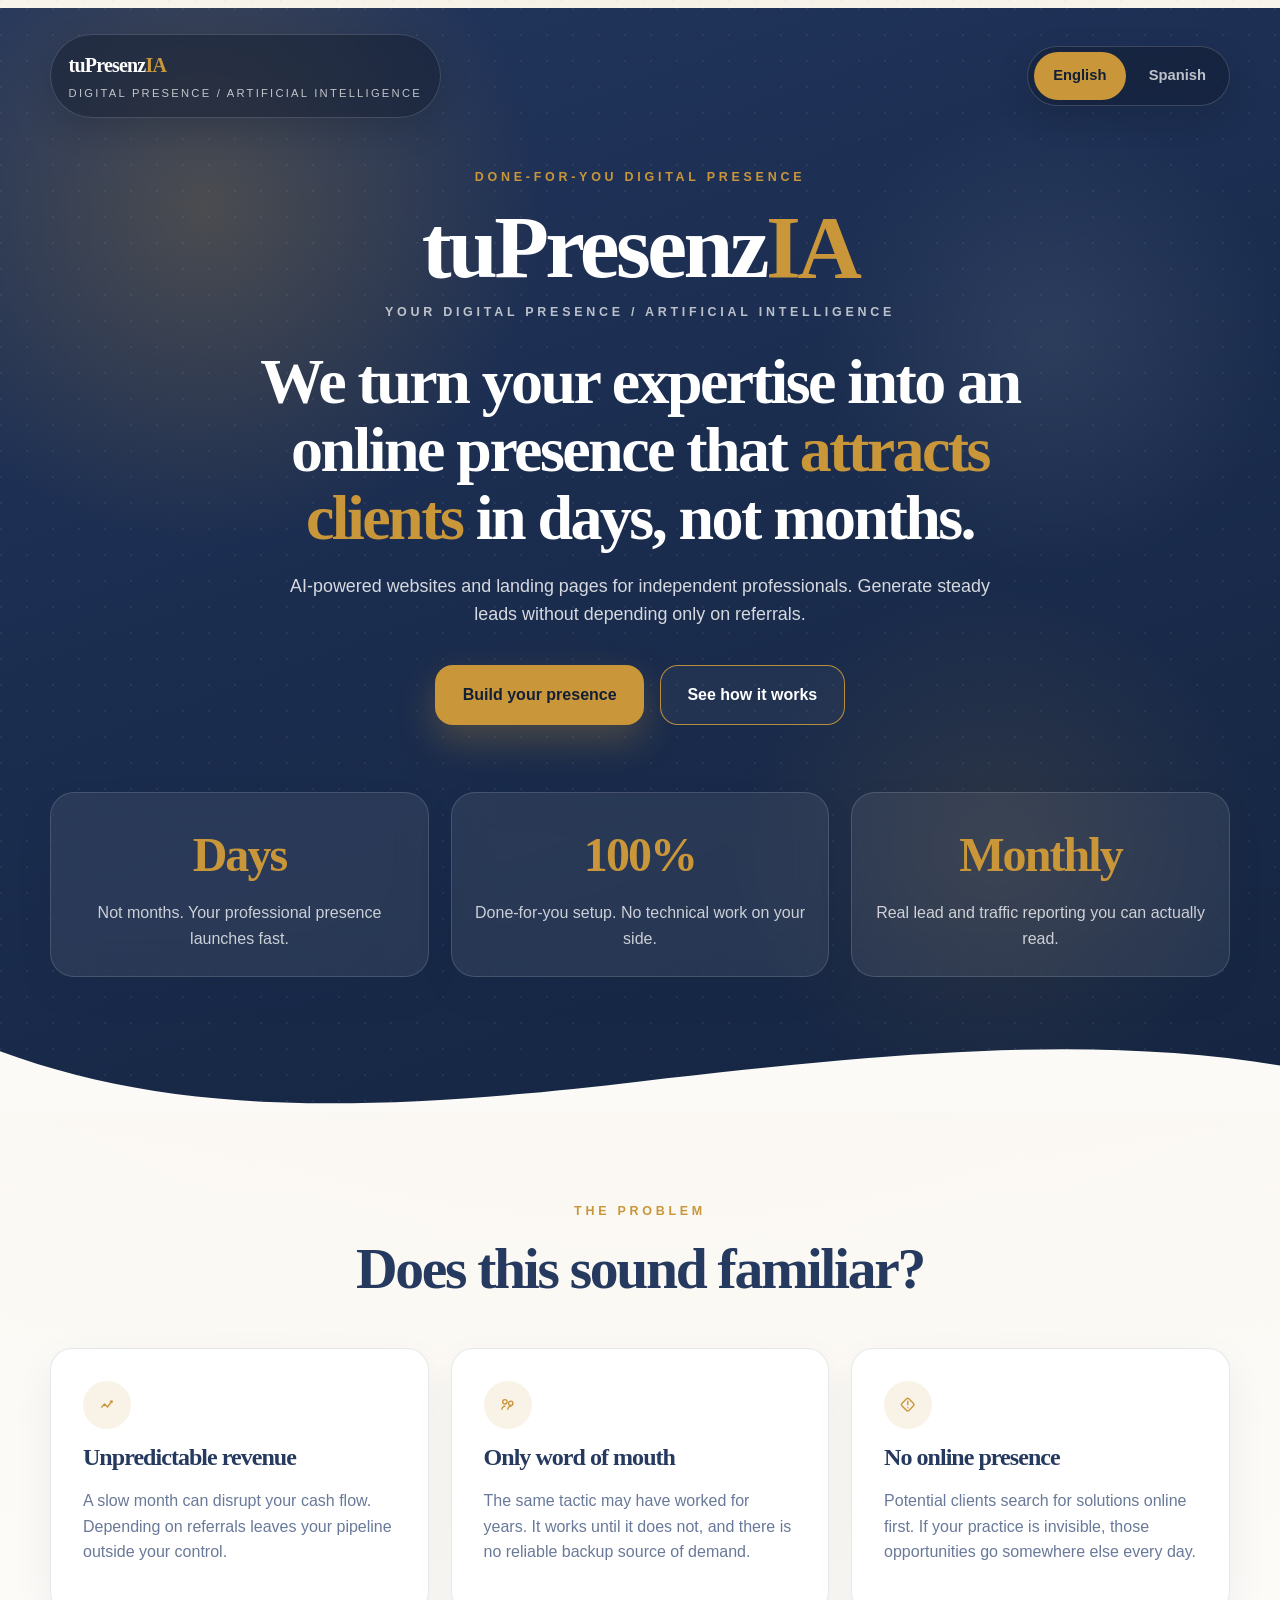
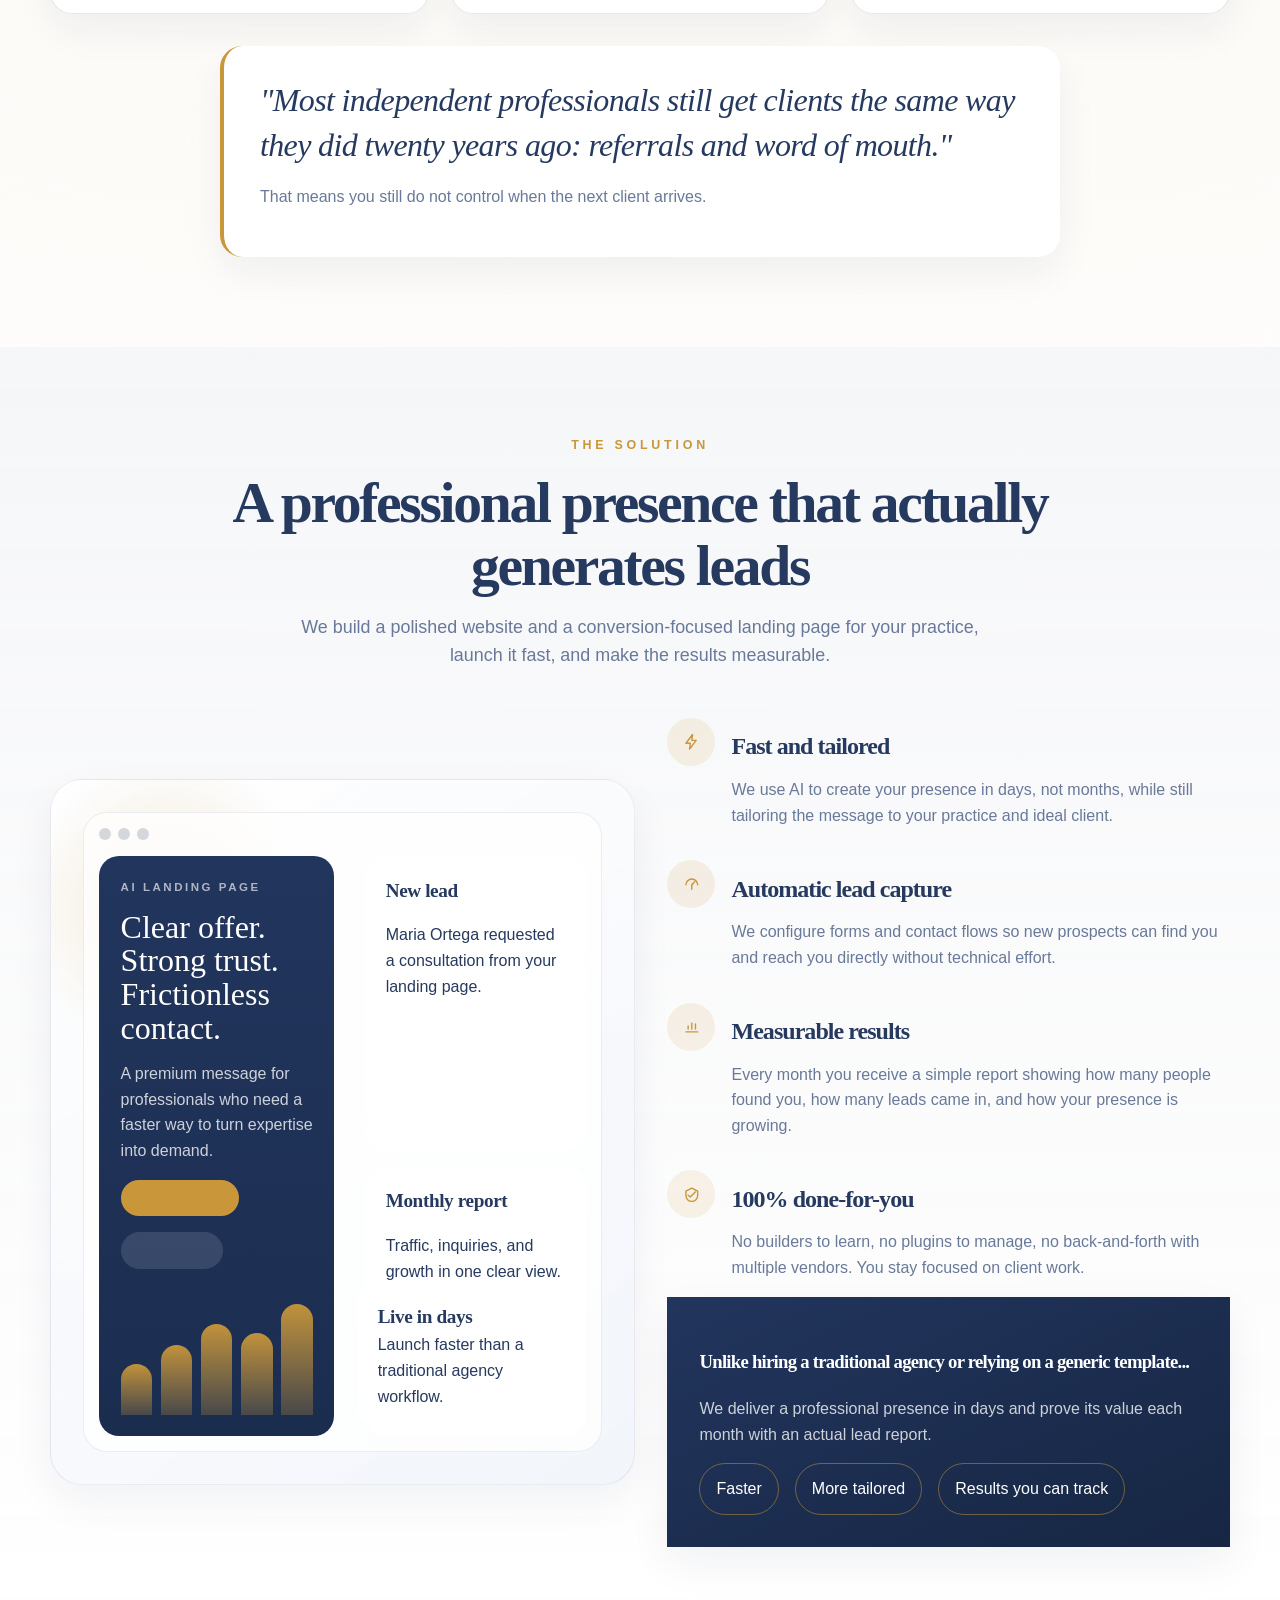
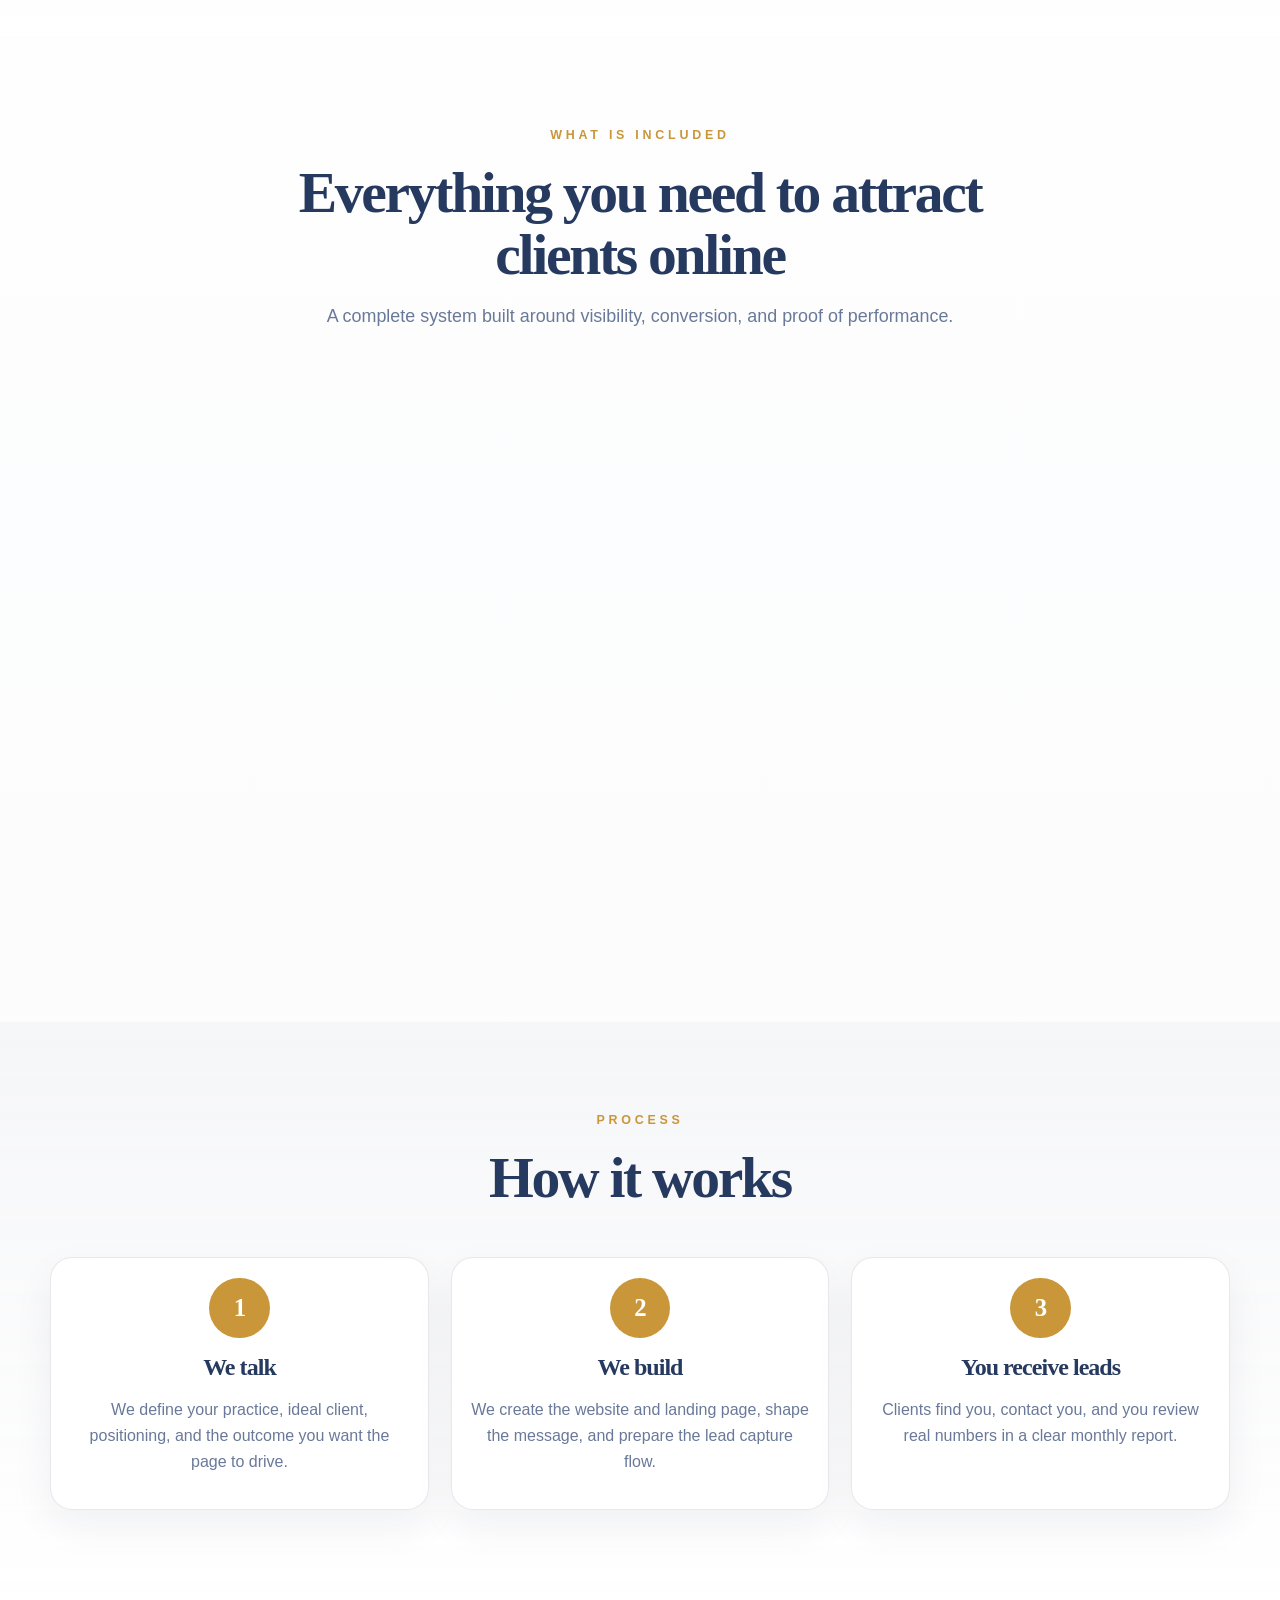
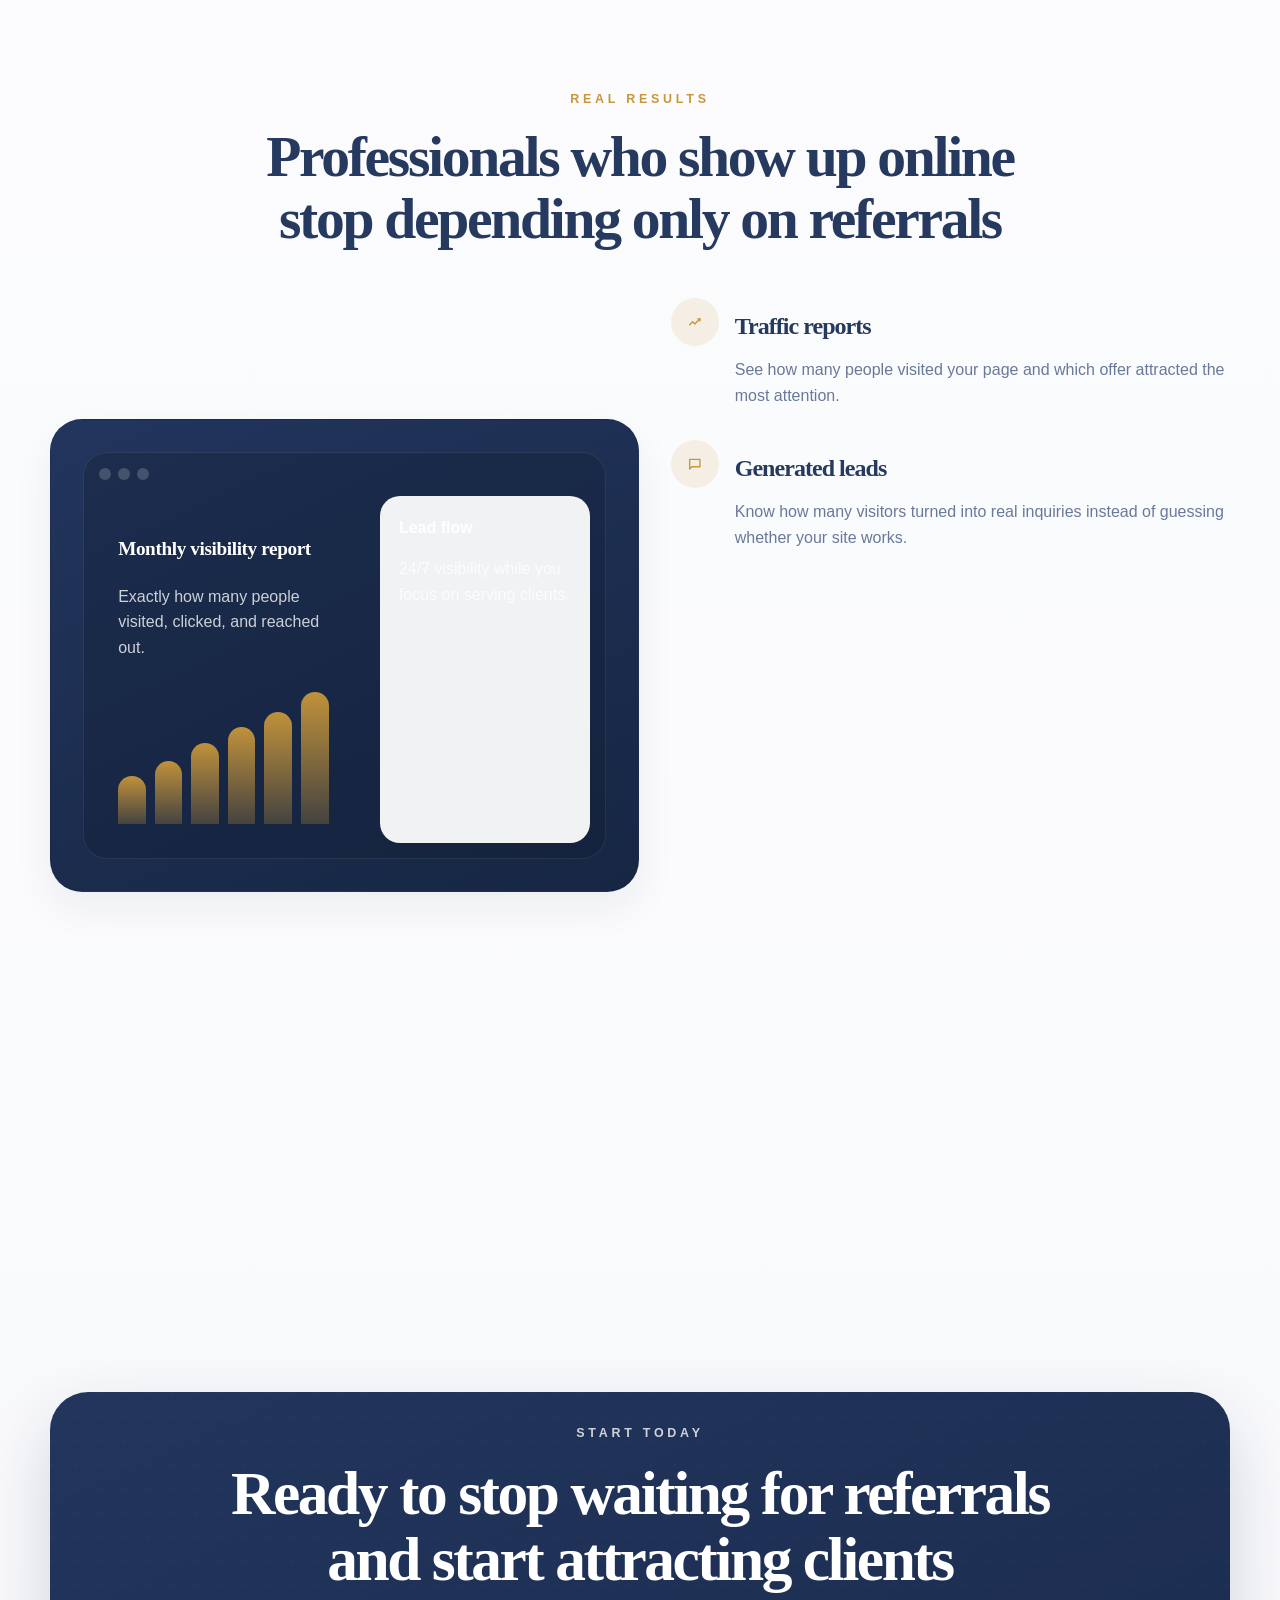
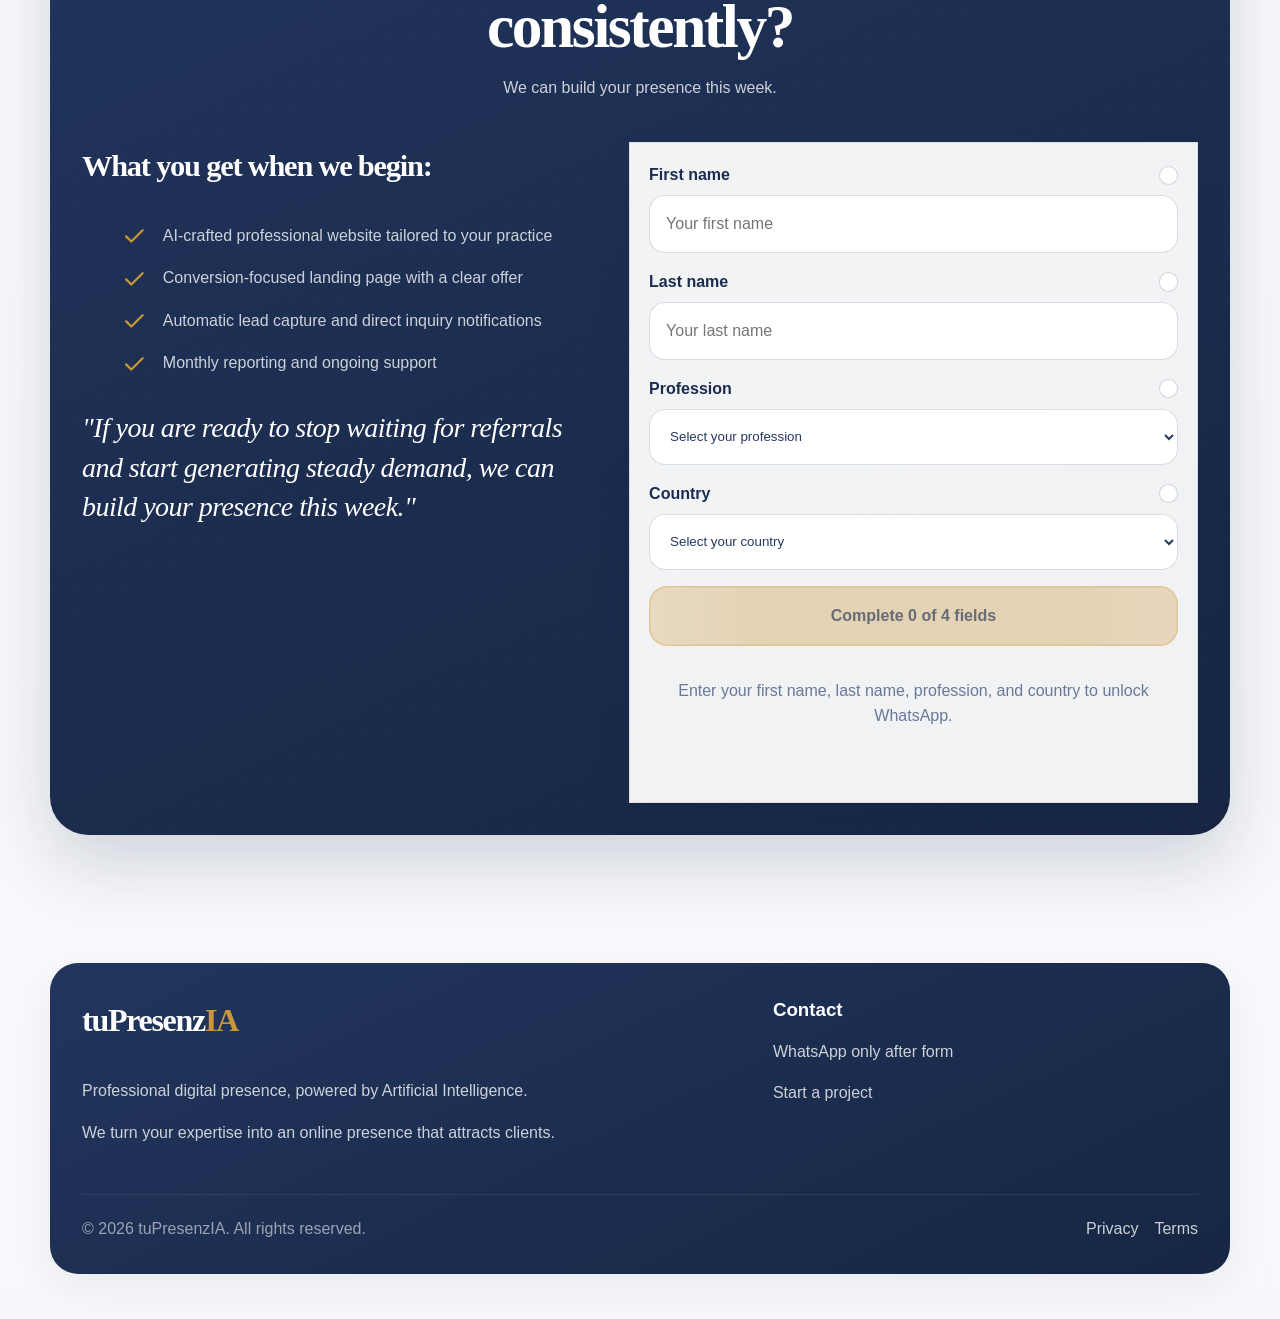
==== index.html @ 17257652 "first commit" ====
<!DOCTYPE html>
<html lang="en">
<head>
  <meta charset="UTF-8">
  <meta name="viewport" content="width=device-width, initial-scale=1.0">
  <title>tuPresenzIA</title>
  <meta name="description" content="tuPresenzIA builds conversion-focused bilingual landing pages for independent professionals.">
  <meta http-equiv="refresh" content="0; url=./eng/index.html">
  <script>
    (function () {
      var prefersSpanish = (navigator.language || "").toLowerCase().indexOf("es") === 0;
      window.location.replace(prefersSpanish ? "./spn/index.html" : "./eng/index.html");
    }());
  </script>
</head>
<body>
  <p>If you are not redirected automatically, continue to <a href="./eng/index.html">English</a> or <a href="./spn/index.html">Spanish</a>.</p>
</body>
</html>
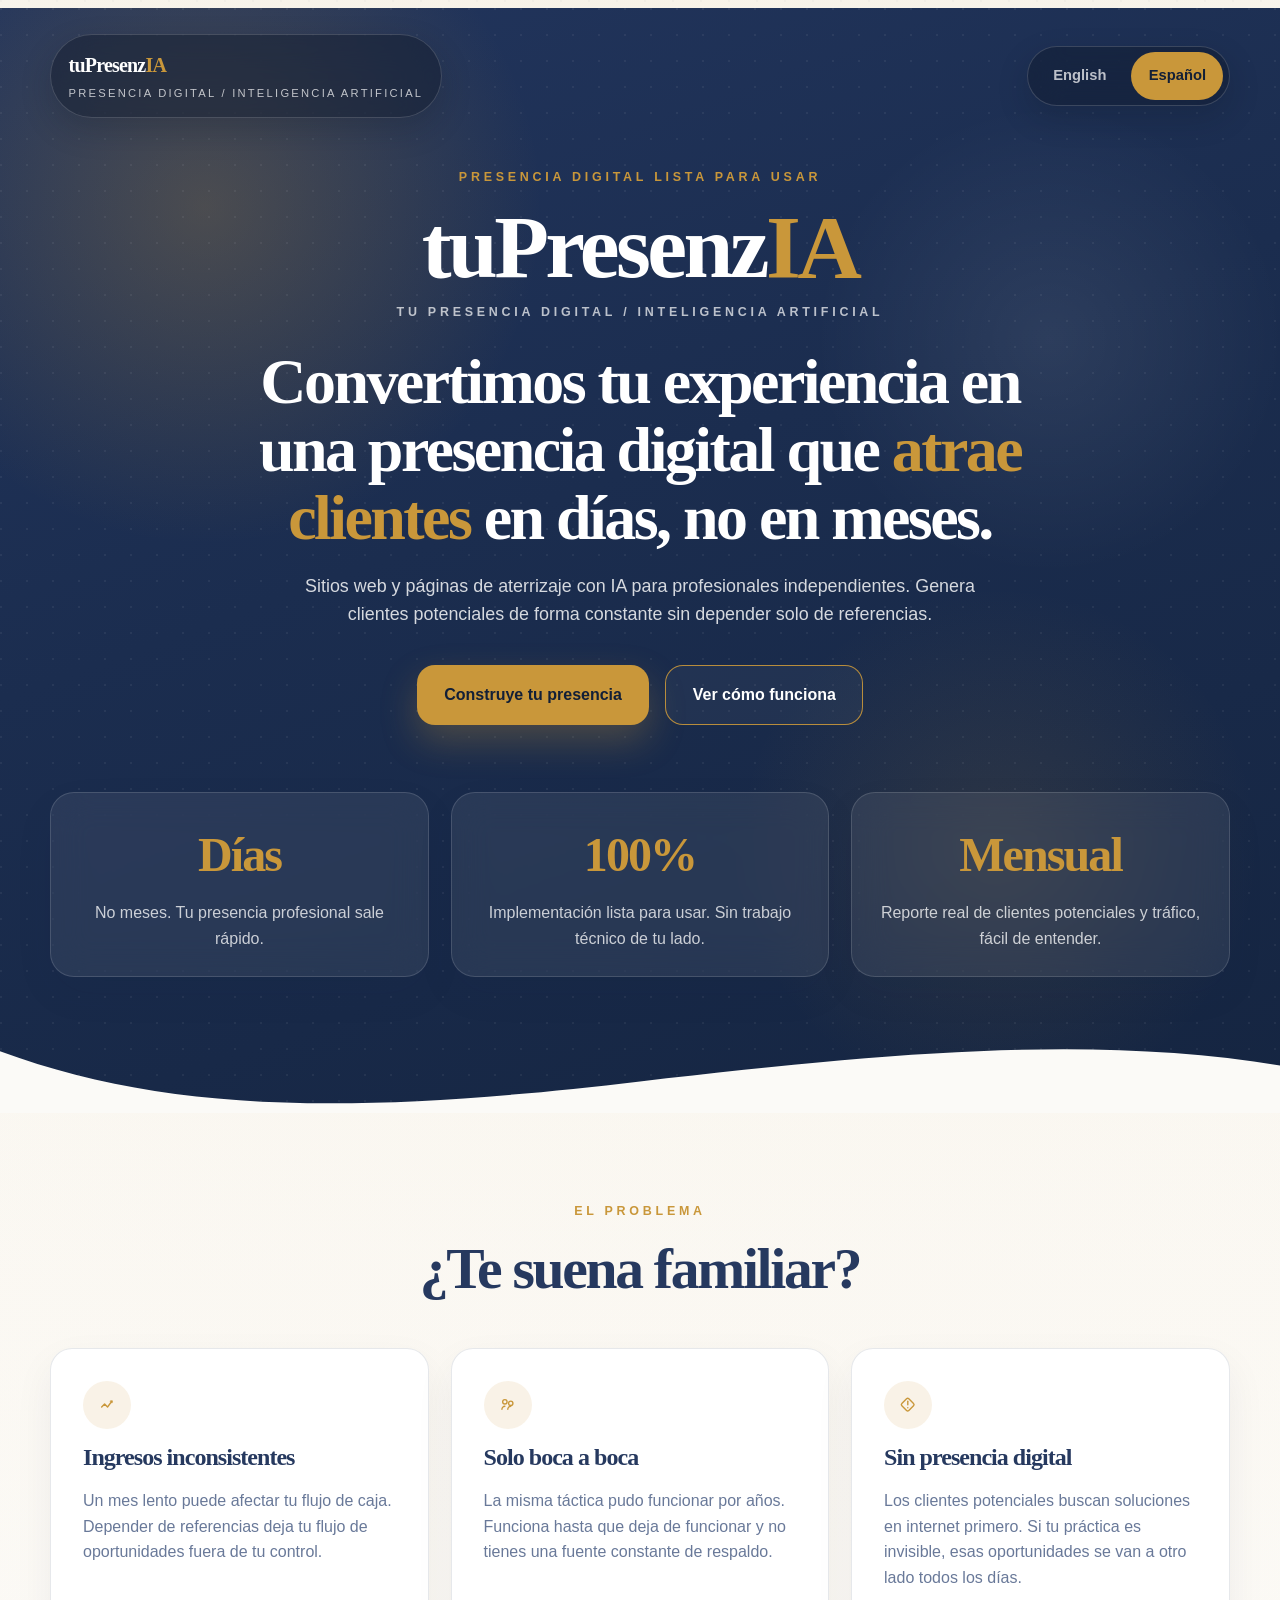
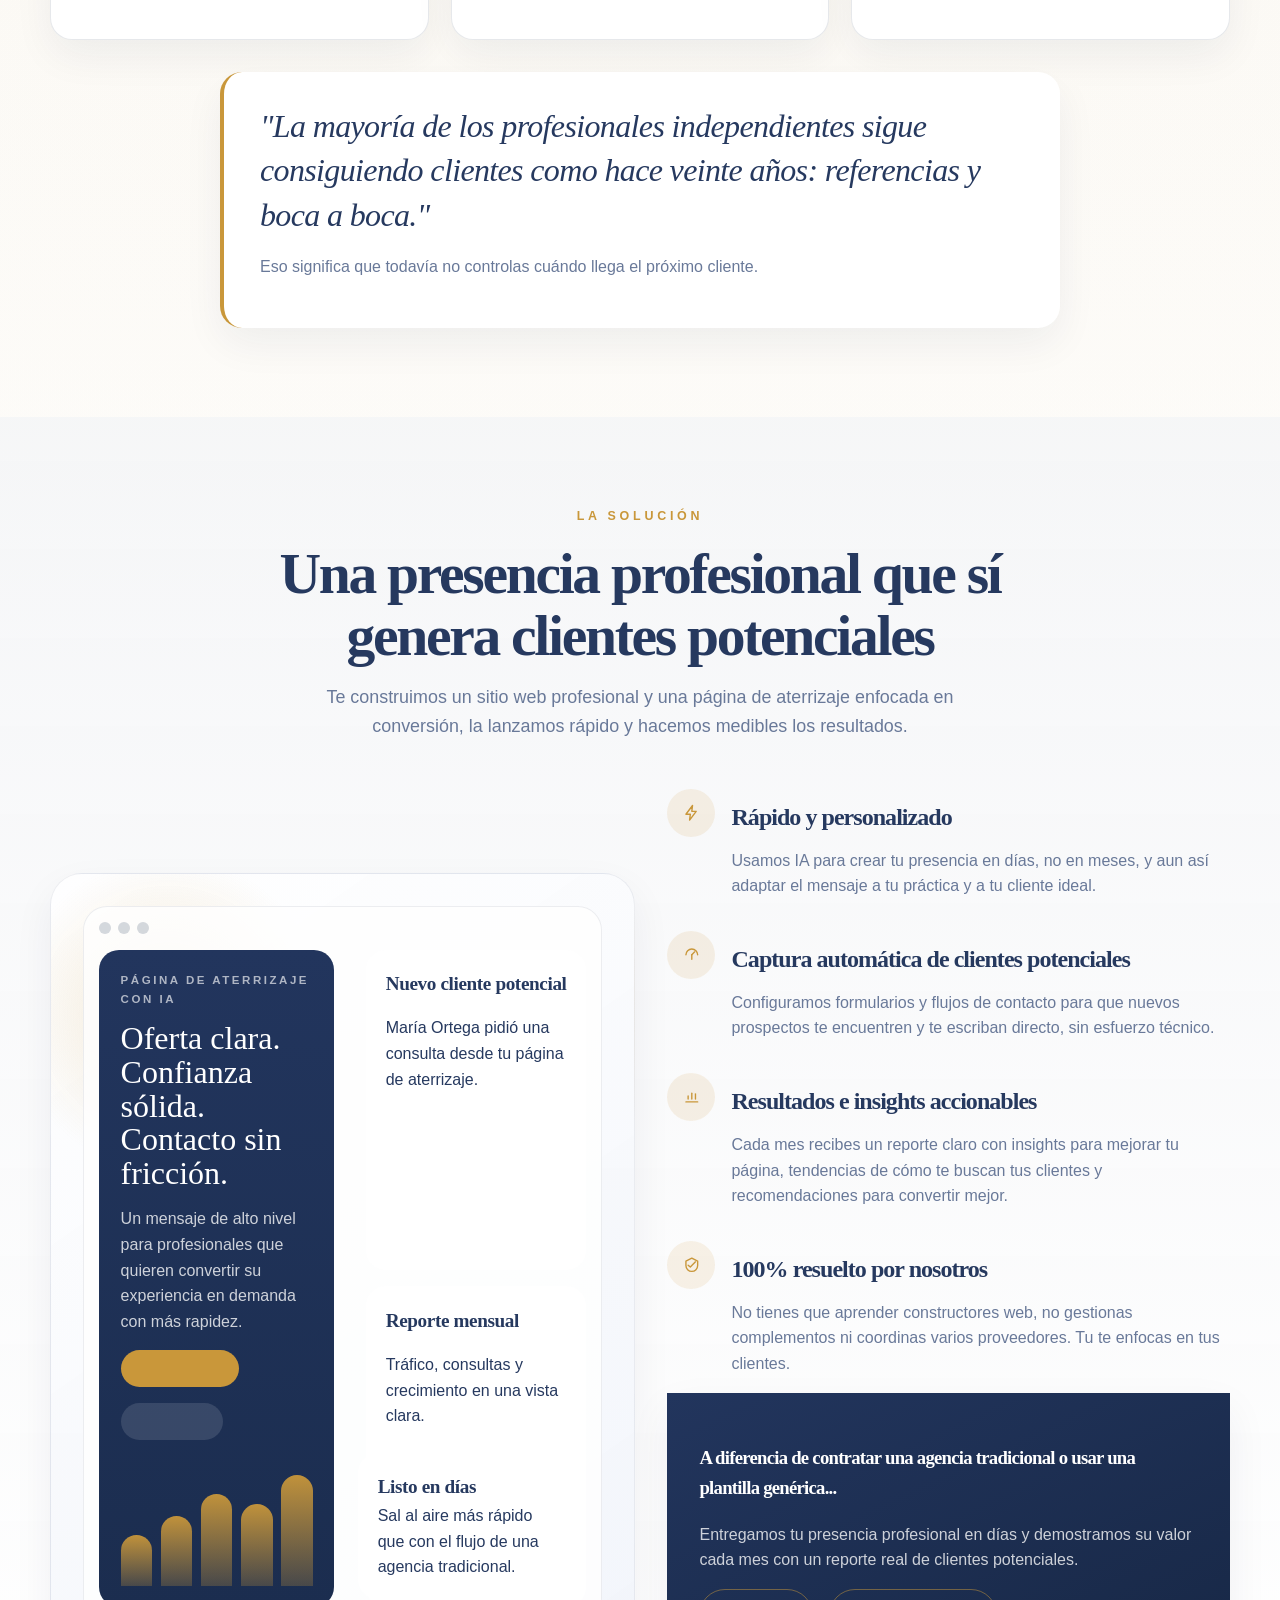
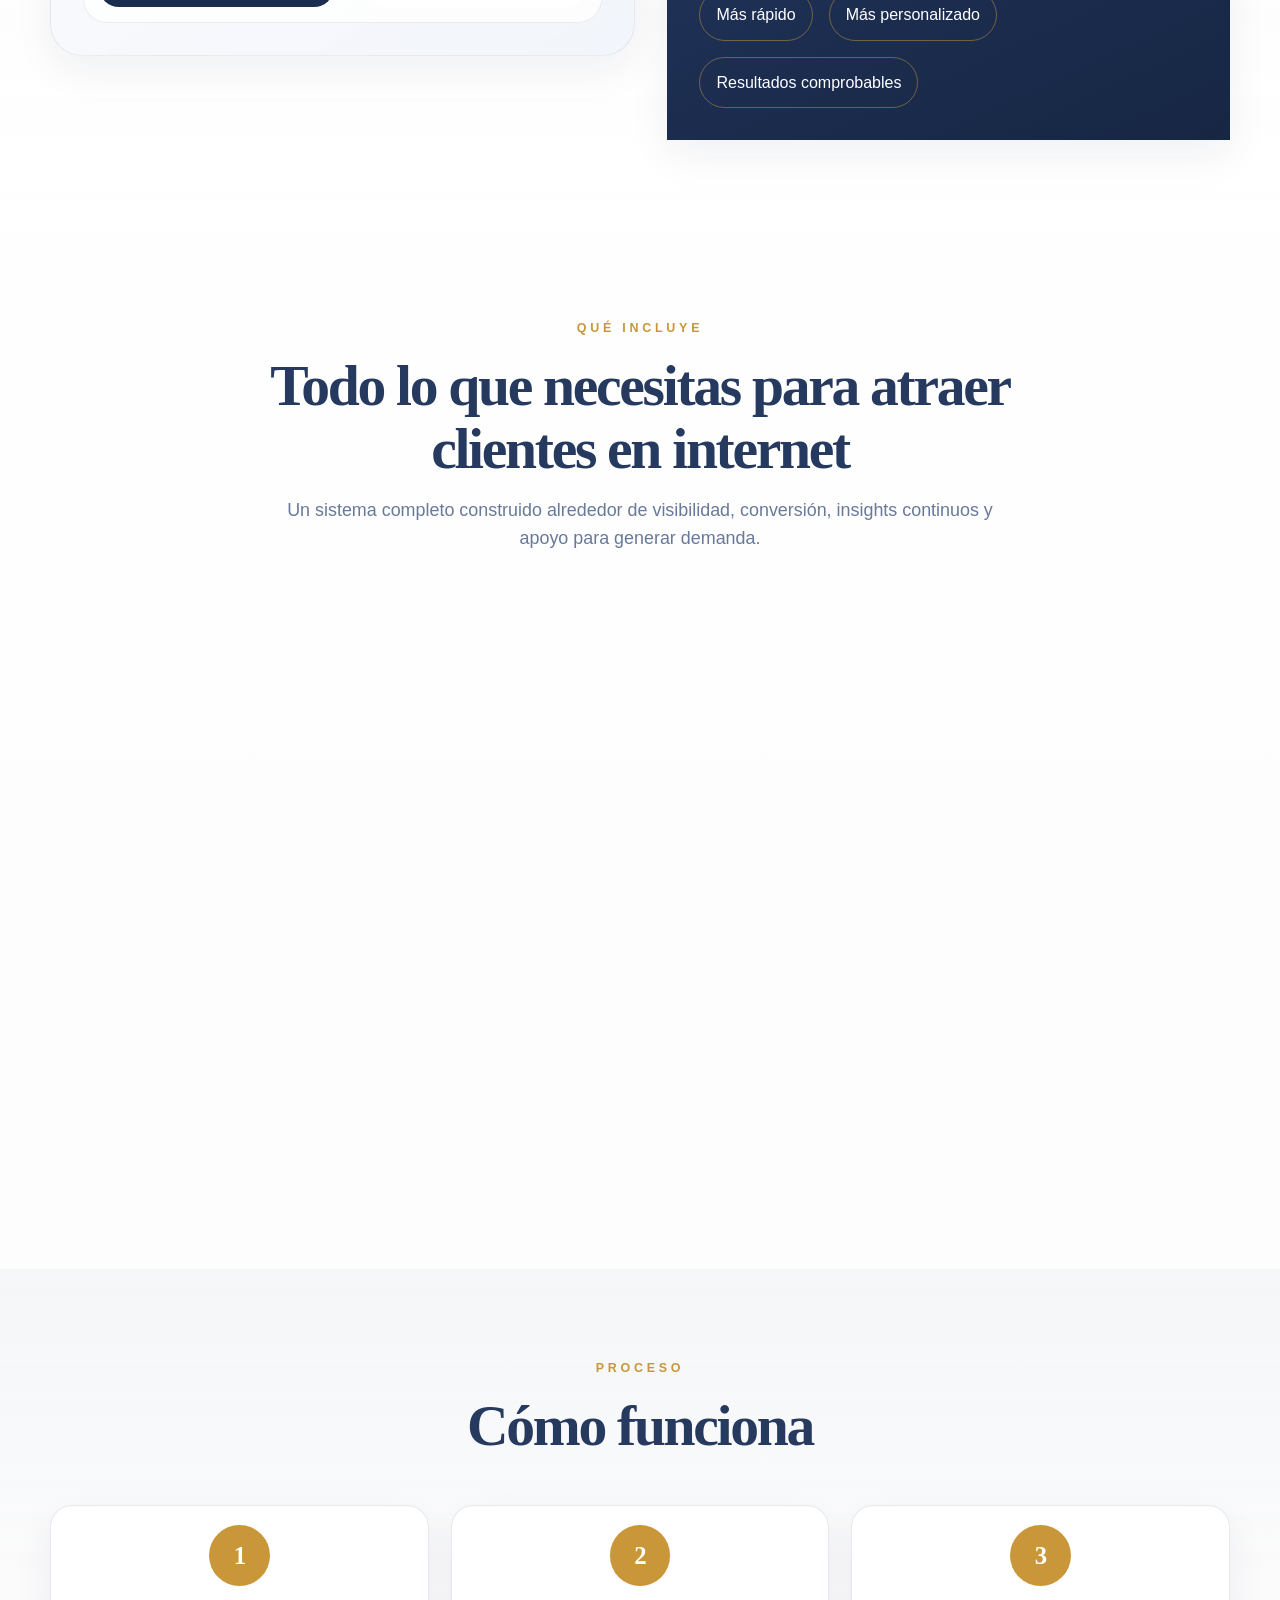
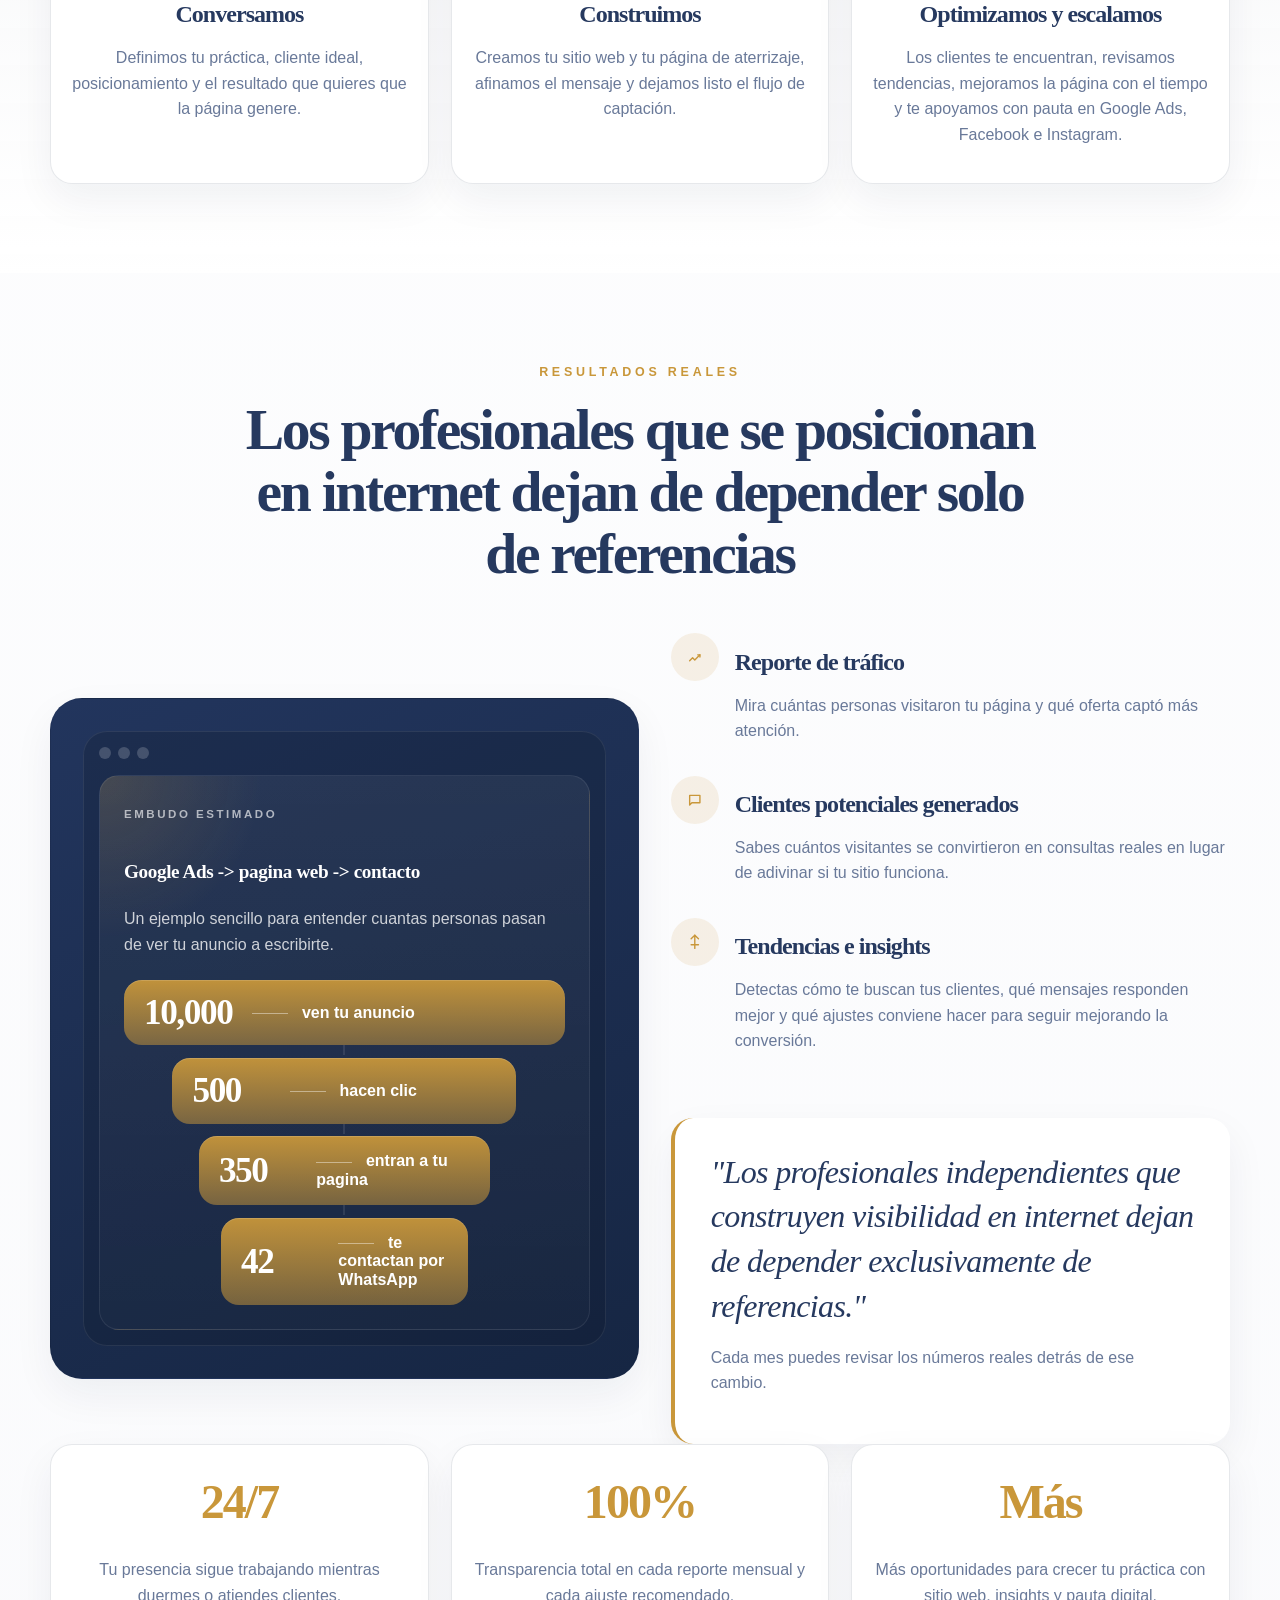
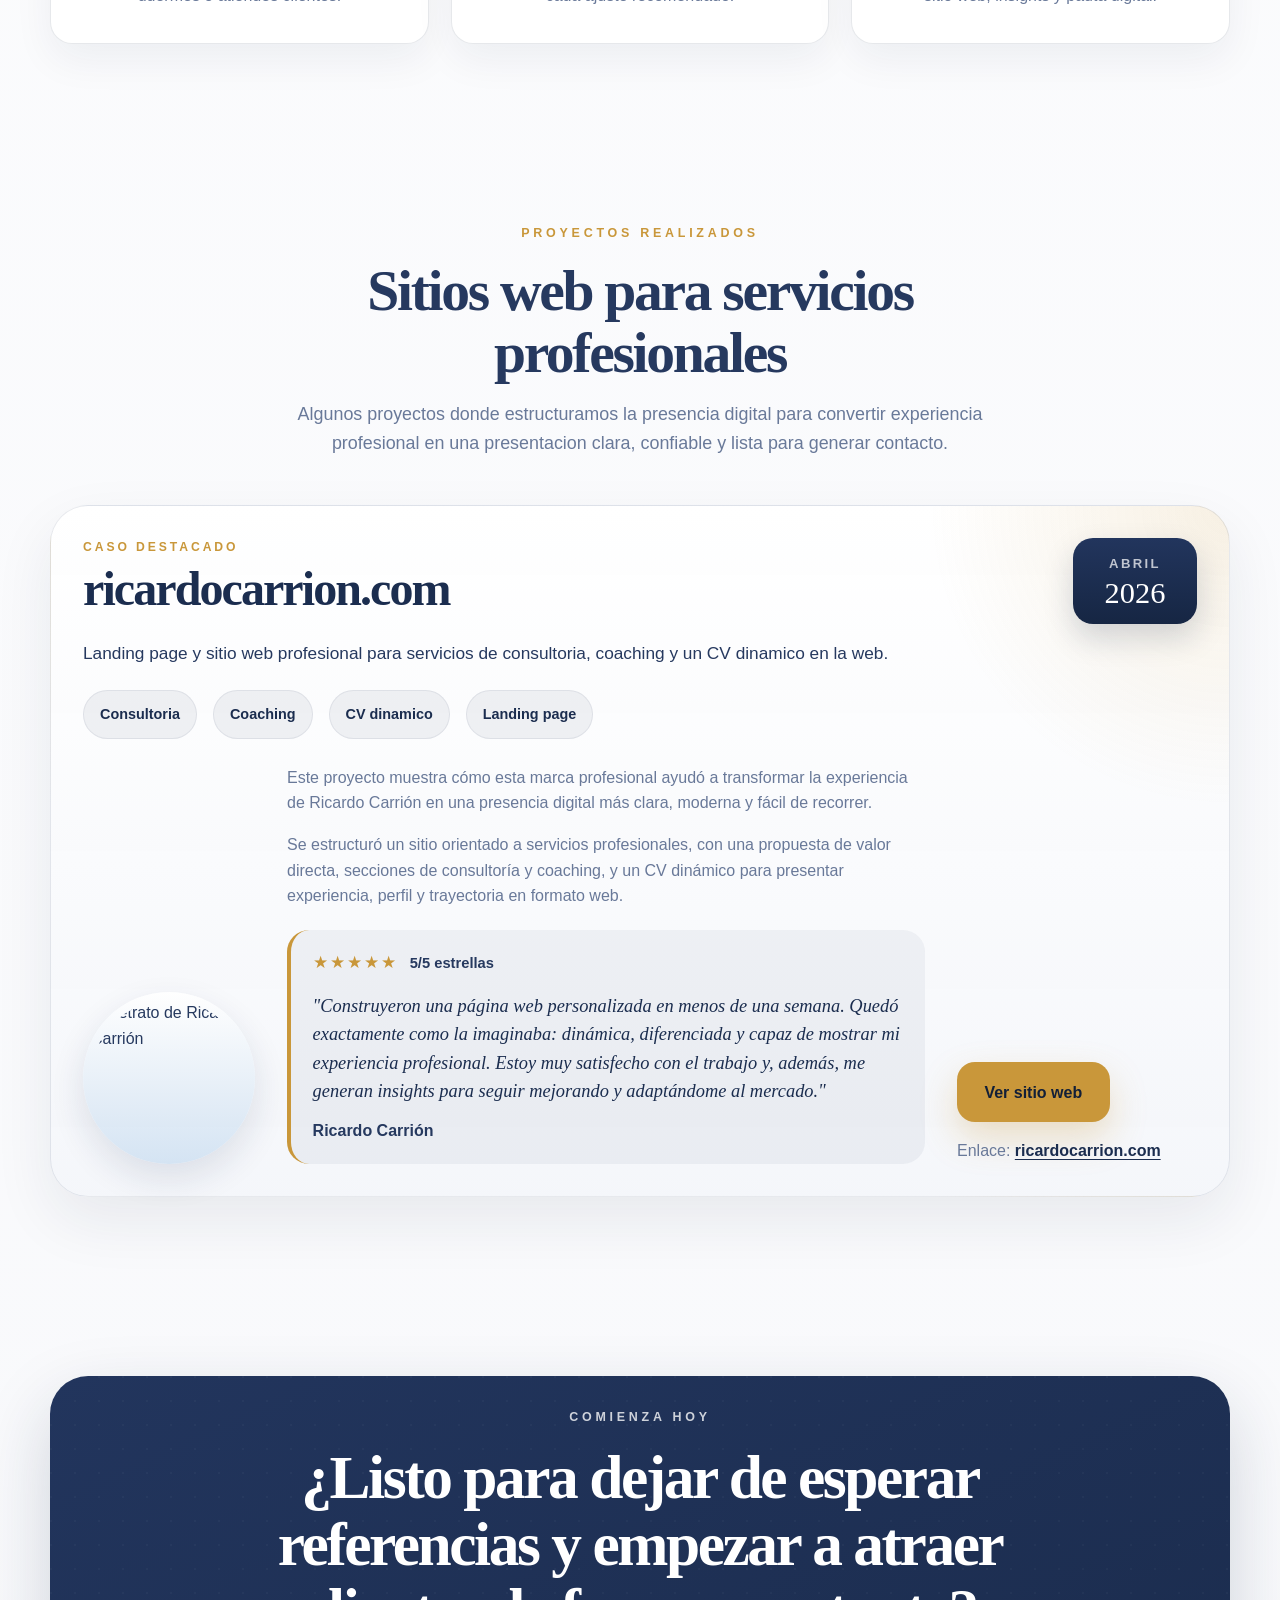
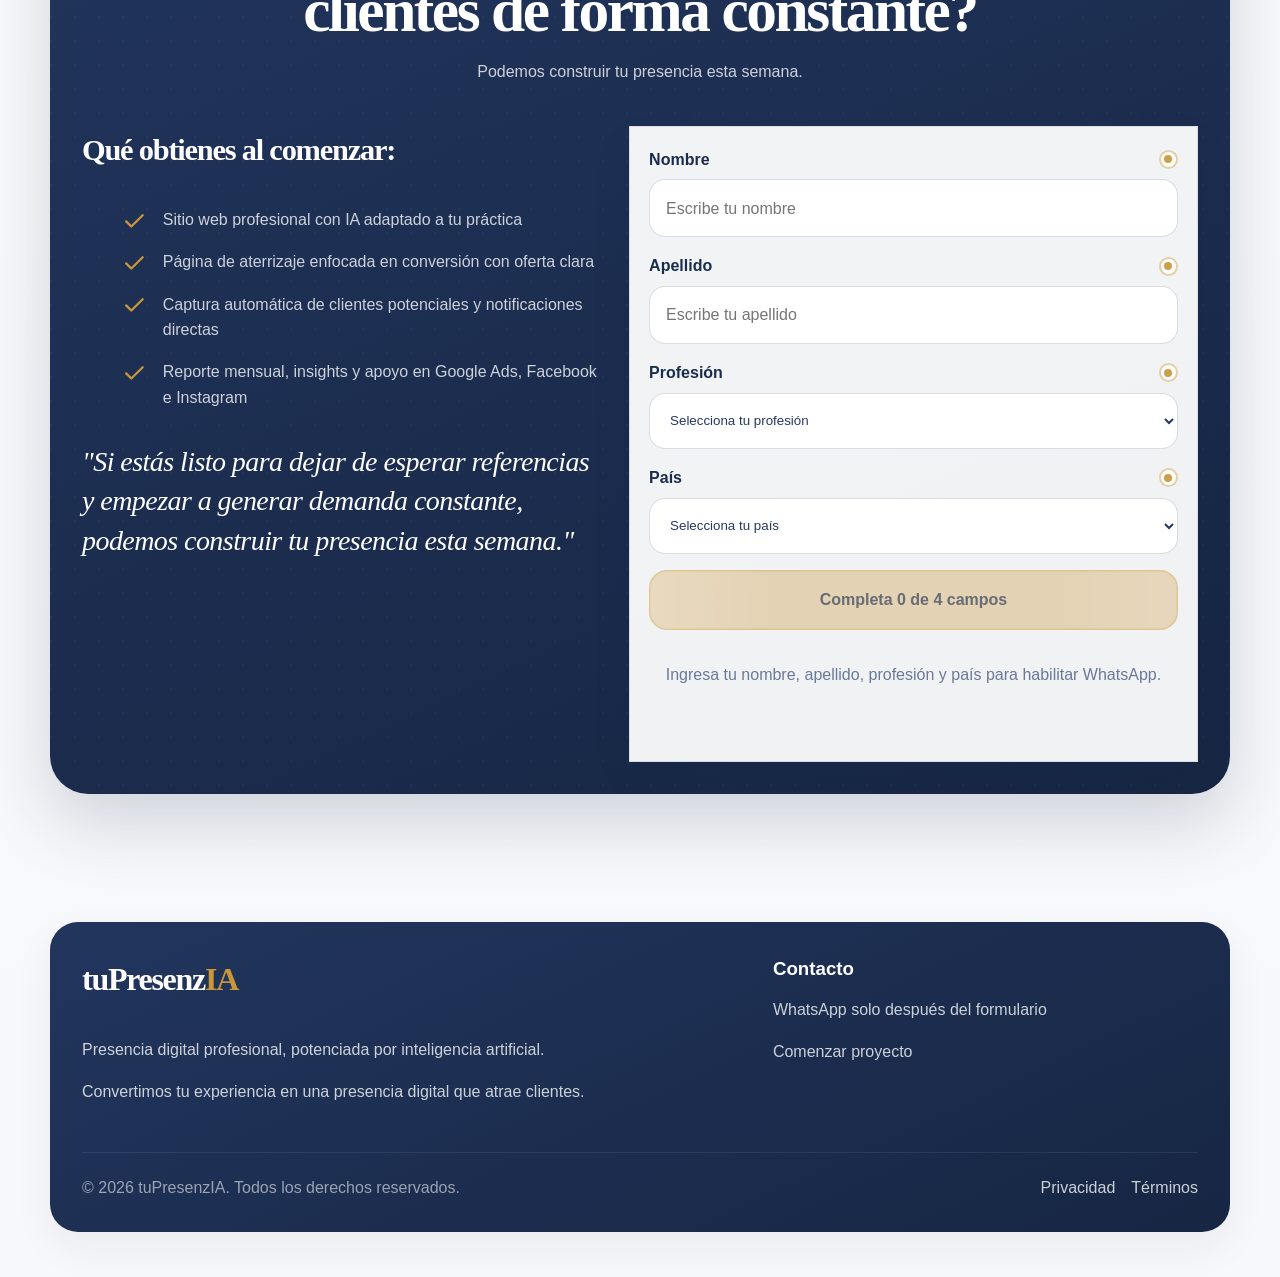
==== commit 8e531a96: "ready" ====
--- a/index.html
+++ b/index.html
@@ -1,19 +1,27 @@
 <!DOCTYPE html>
-<html lang="en">
+<html lang="es">
 <head>
   <meta charset="UTF-8">
   <meta name="viewport" content="width=device-width, initial-scale=1.0">
   <title>tuPresenzIA</title>
-  <meta name="description" content="tuPresenzIA builds conversion-focused bilingual landing pages for independent professionals.">
-  <meta http-equiv="refresh" content="0; url=./eng/index.html">
+  <meta name="description" content="tuPresenzIA crea landing pages bilingües enfocadas en conversión para profesionales independientes.">
+  <!-- Google tag (gtag.js) -->
+  <script async src="https://www.googletagmanager.com/gtag/js?id=G-QMNMT5FV4G"></script>
+  <script>
+    window.dataLayer = window.dataLayer || [];
+    function gtag(){dataLayer.push(arguments);}
+    gtag('js', new Date());
+
+    gtag('config', 'G-QMNMT5FV4G');
+  </script>
+  <meta http-equiv="refresh" content="0; url=./spn/index.html">
   <script>
     (function () {
-      var prefersSpanish = (navigator.language || "").toLowerCase().indexOf("es") === 0;
-      window.location.replace(prefersSpanish ? "./spn/index.html" : "./eng/index.html");
+      window.location.replace("./spn/index.html");
     }());
   </script>
 </head>
 <body>
-  <p>If you are not redirected automatically, continue to <a href="./eng/index.html">English</a> or <a href="./spn/index.html">Spanish</a>.</p>
+  <p>Si no eres redirigido automáticamente, continúa en <a href="./spn/index.html">Español</a> o <a href="./eng/index.html">English</a>.</p>
 </body>
 </html>
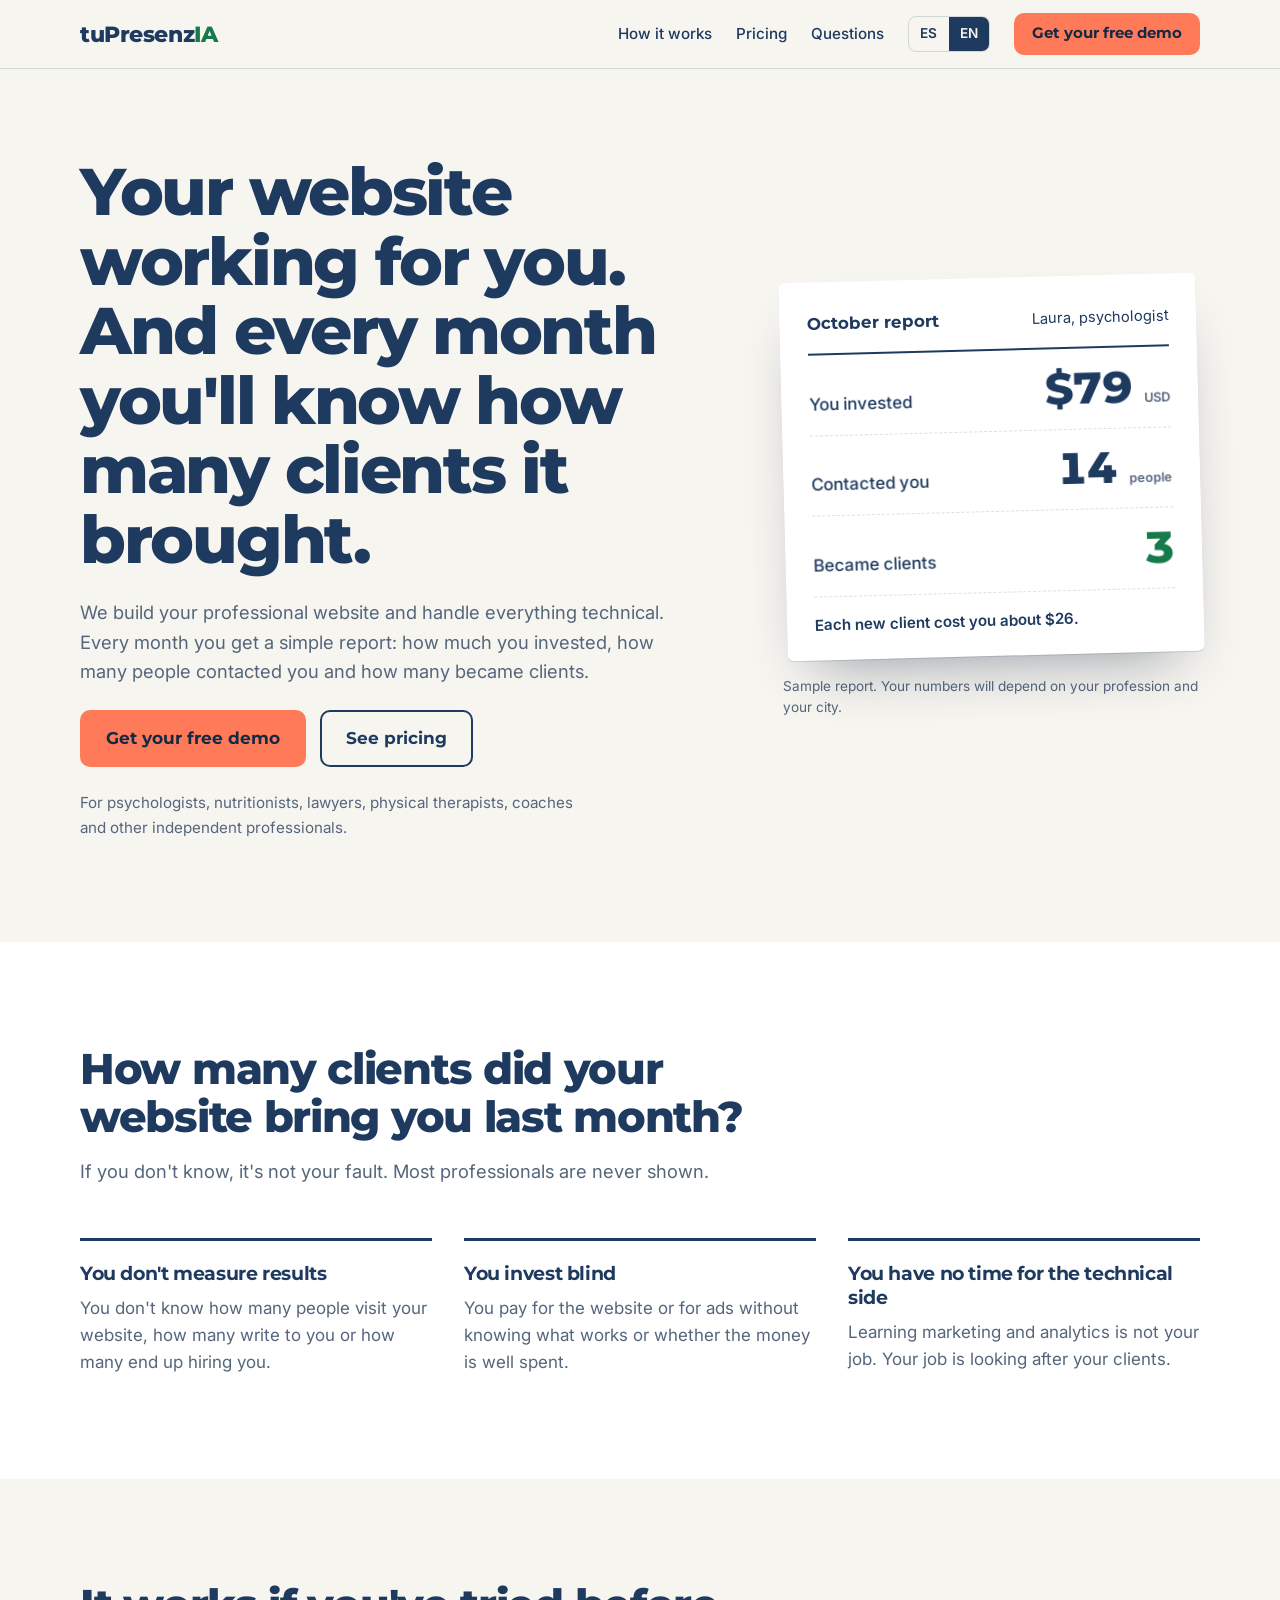
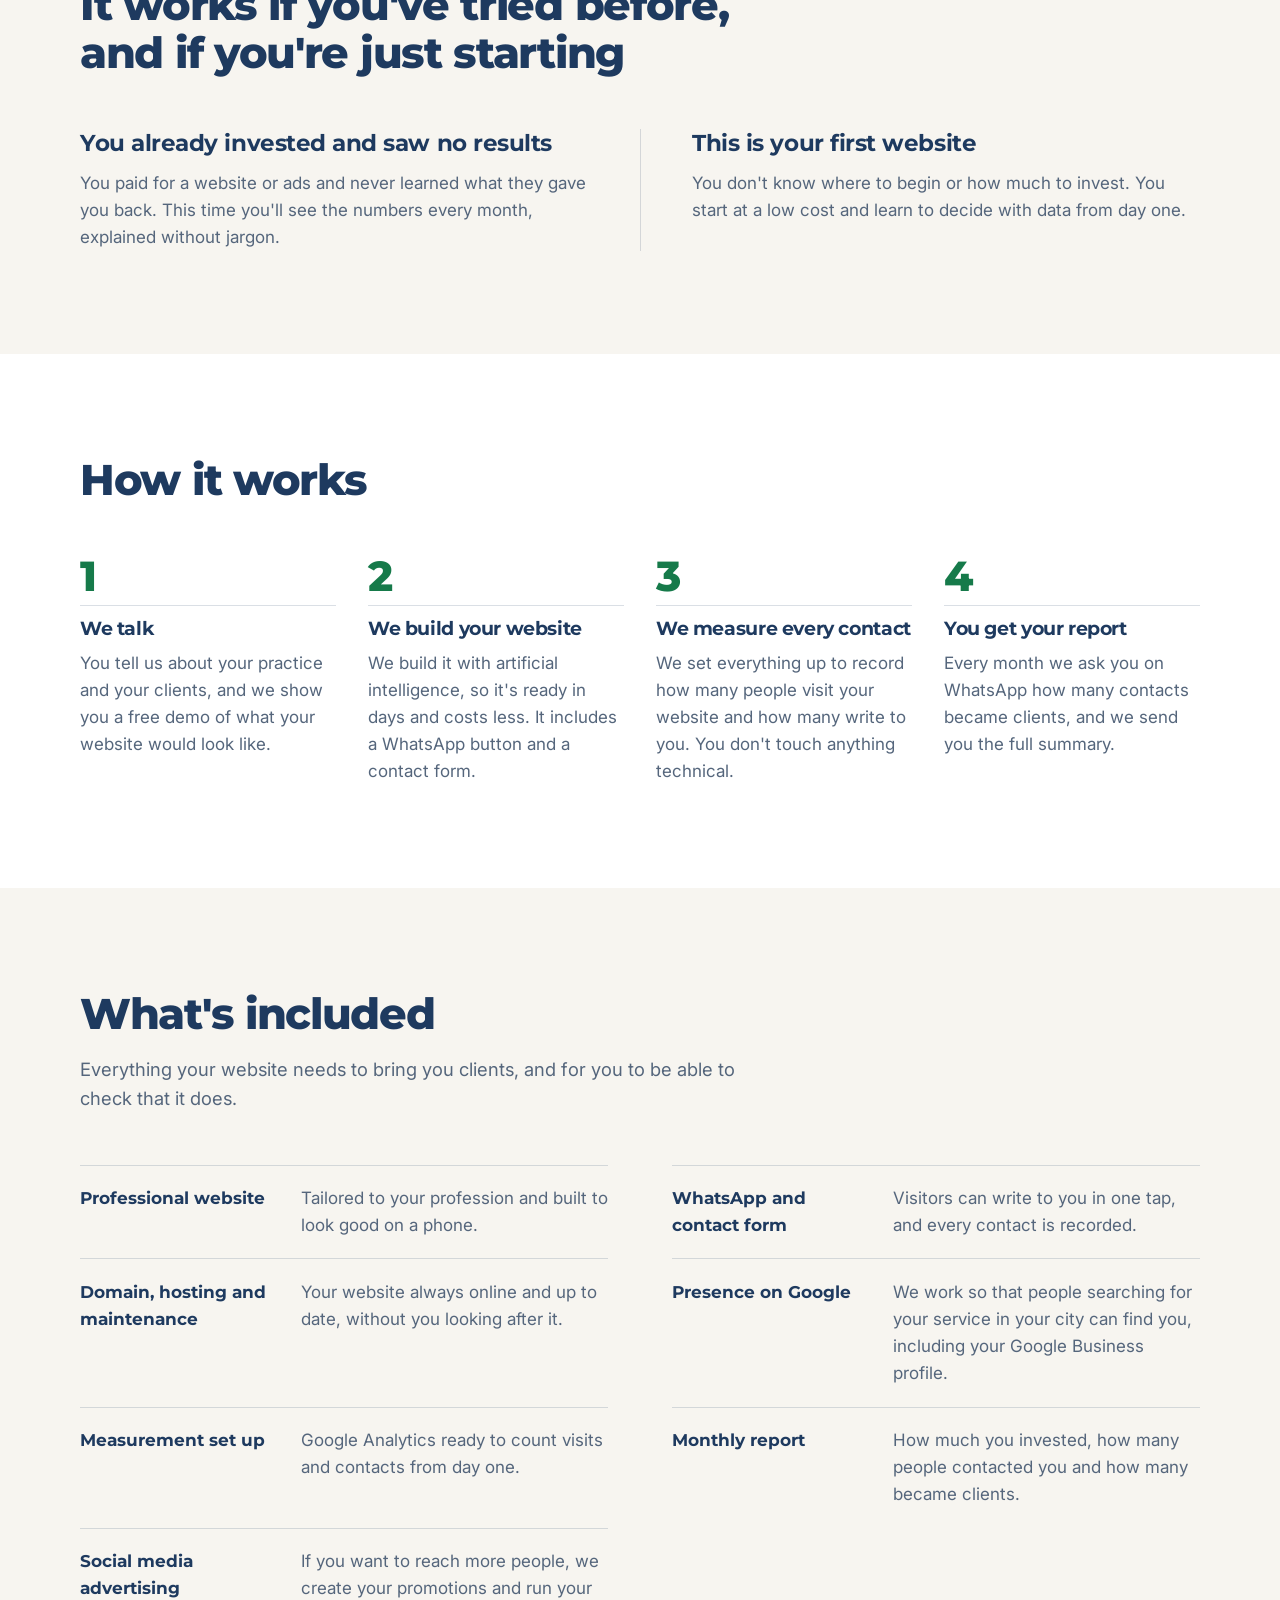
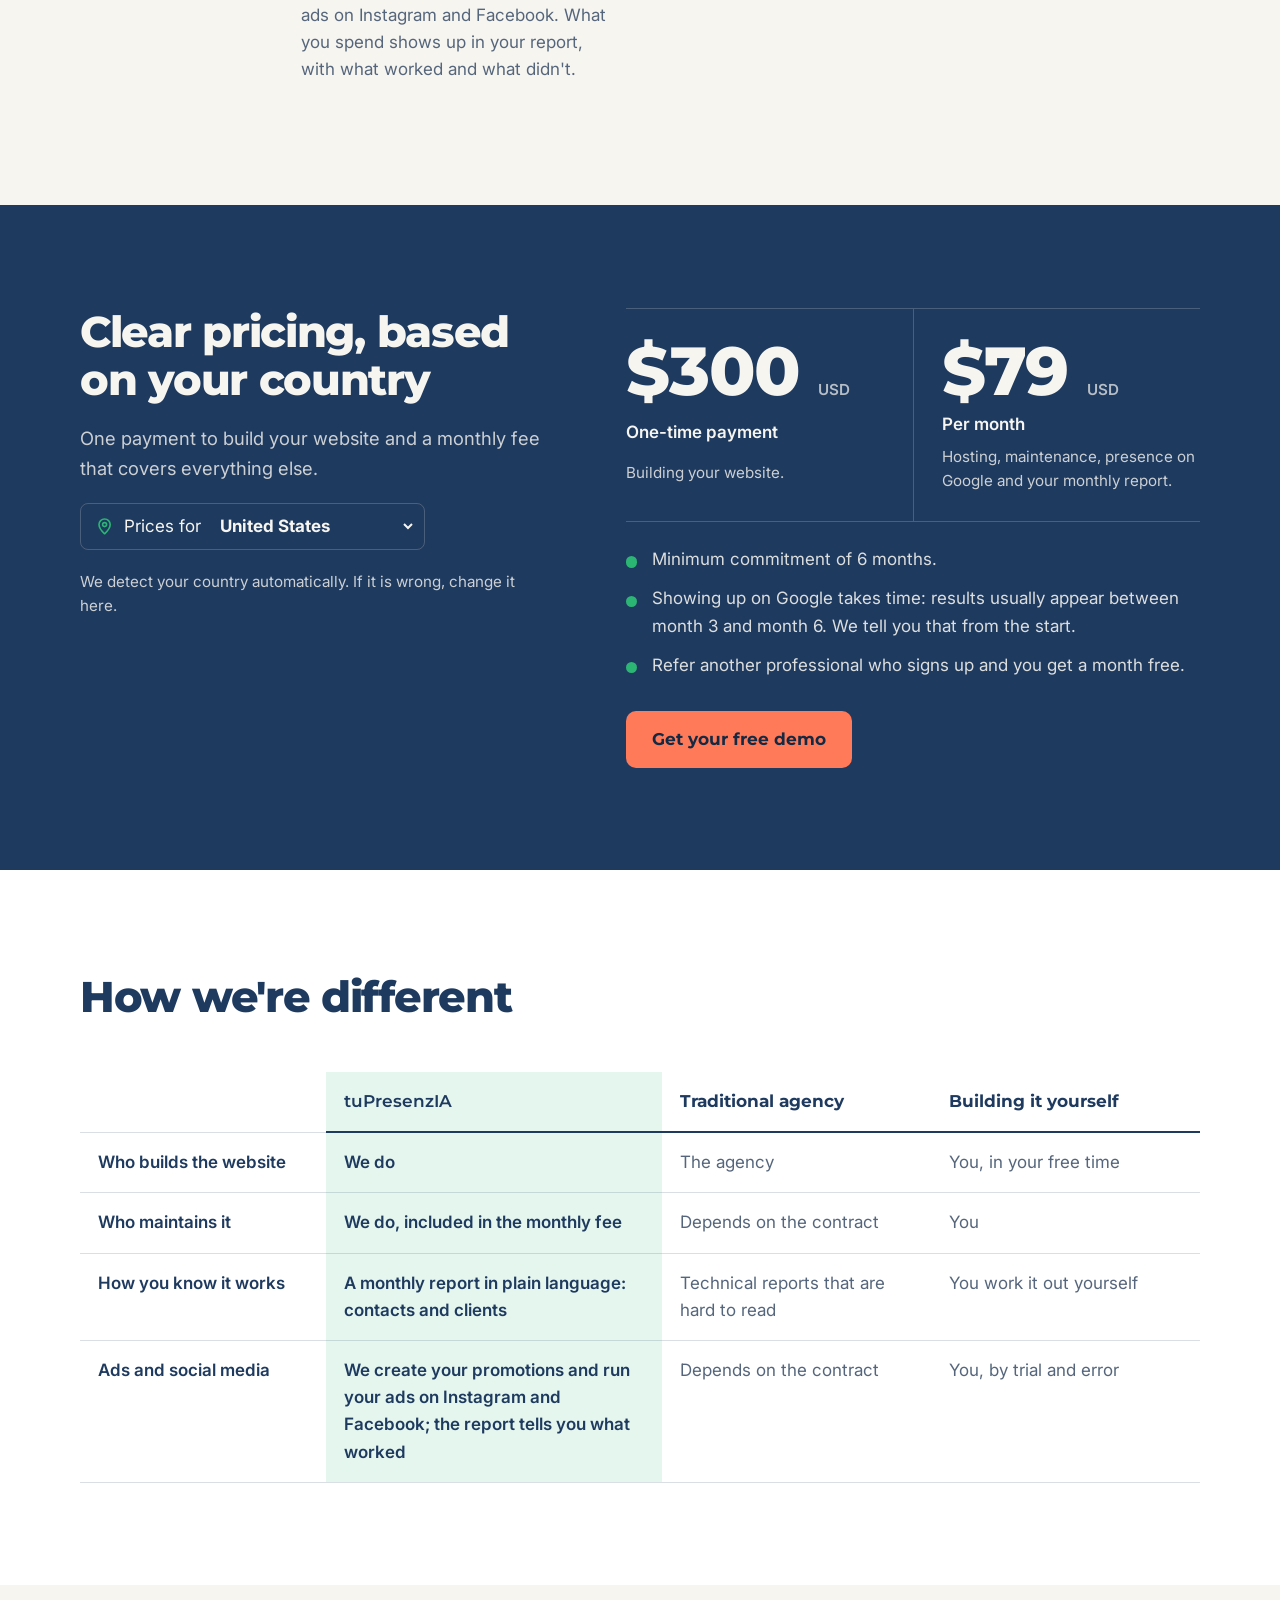
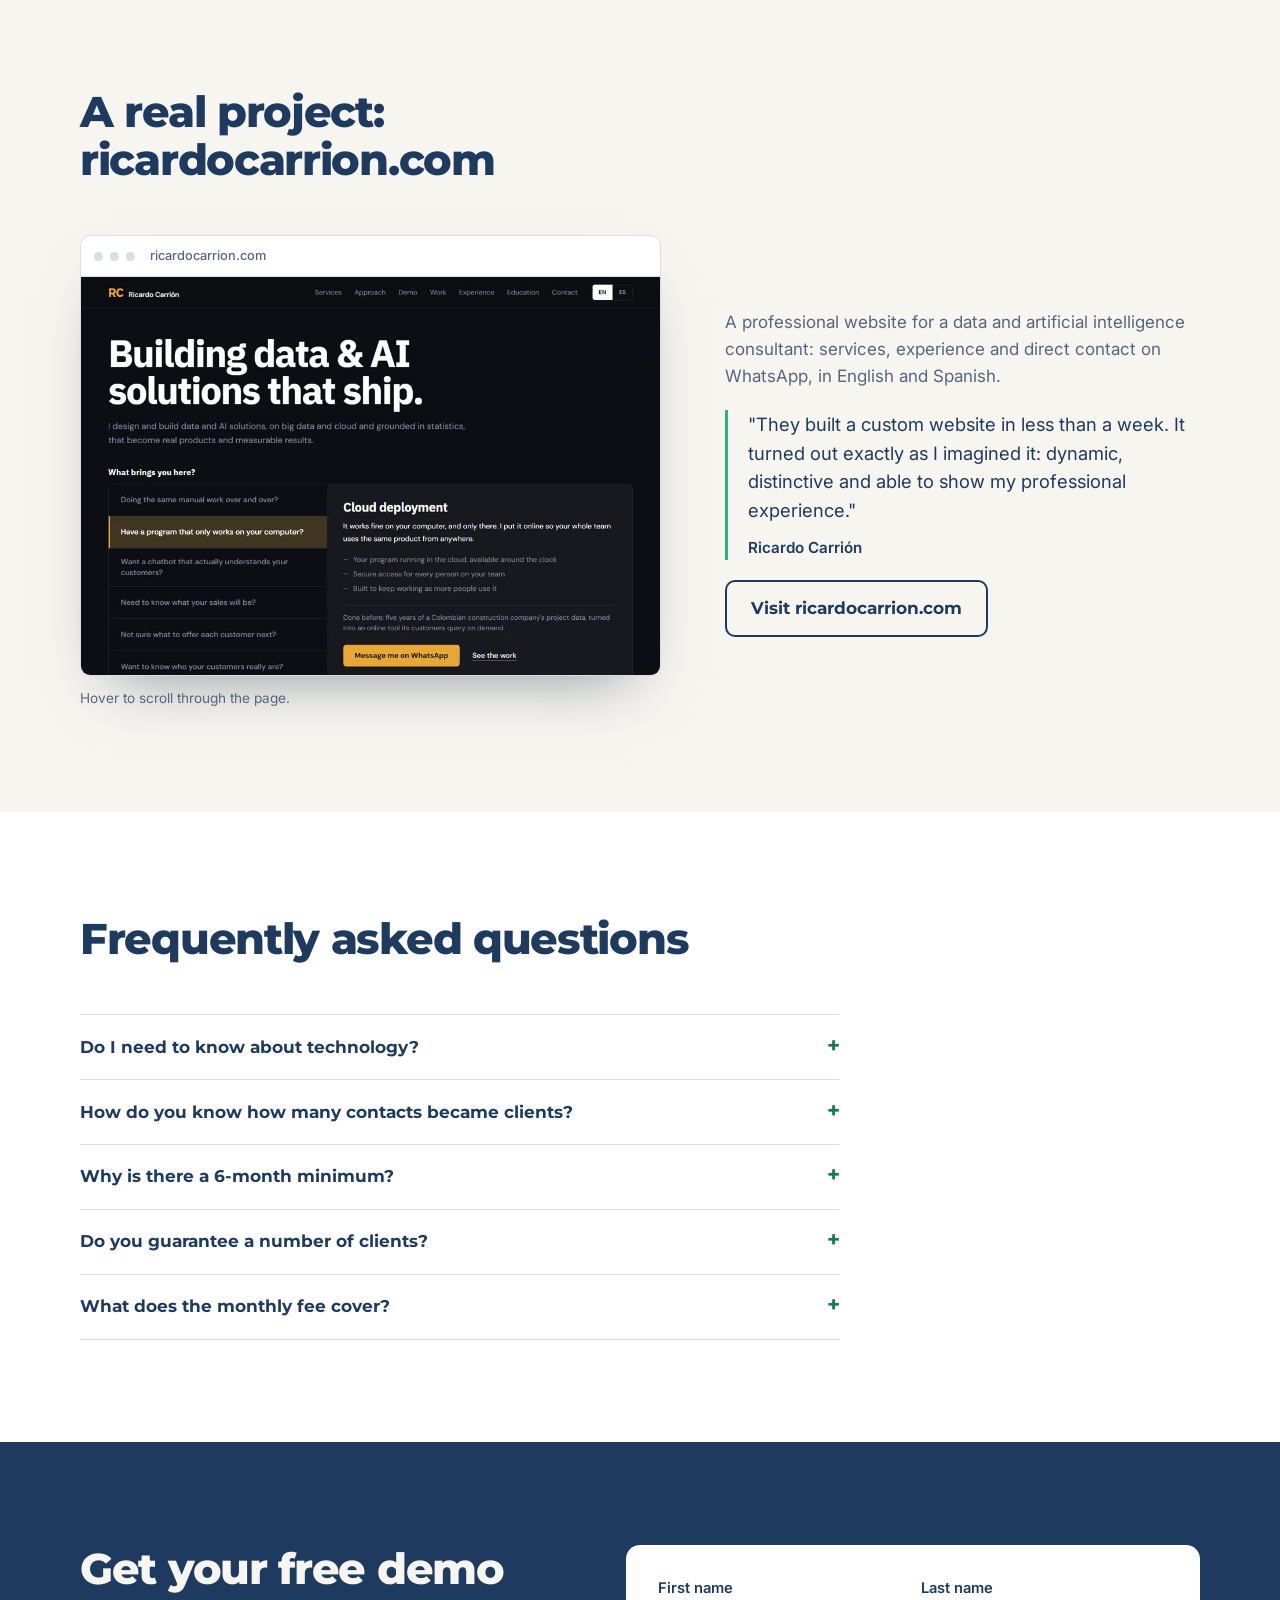
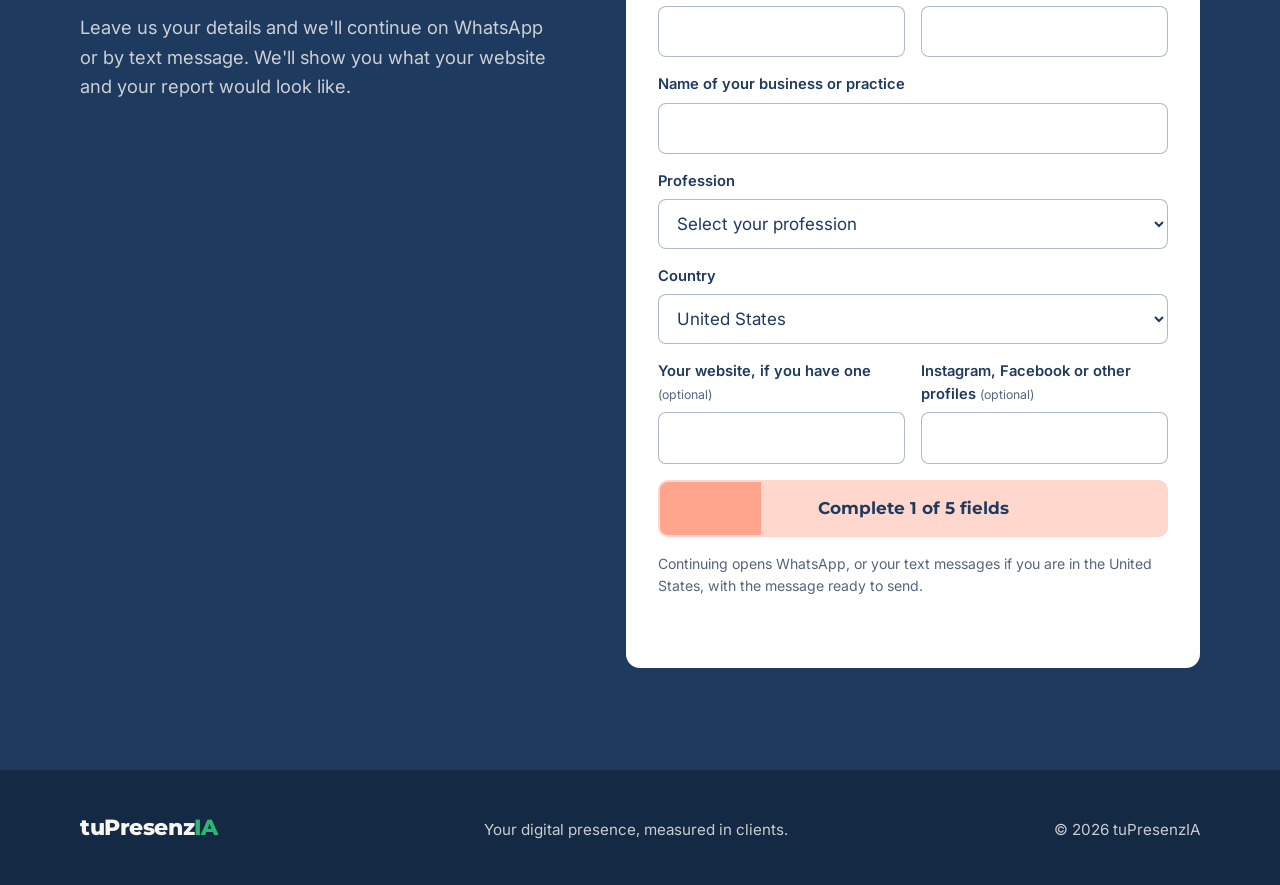
==== commit 9cf233e9: "Rebuild landing page around monthly client report, country pricing and Halloween promotion - New Spa" ====
--- a/index.html
+++ b/index.html
@@ -4,7 +4,7 @@
   <meta charset="UTF-8">
   <meta name="viewport" content="width=device-width, initial-scale=1.0">
   <title>tuPresenzIA</title>
-  <meta name="description" content="tuPresenzIA crea landing pages bilingües enfocadas en conversión para profesionales independientes.">
+  <meta name="description" content="tuPresenzIA crea tu página web profesional y cada mes te muestra cuántos clientes te trajo.">
   <!-- Google tag (gtag.js) -->
   <script async src="https://www.googletagmanager.com/gtag/js?id=G-QMNMT5FV4G"></script>
   <script>
@@ -14,12 +14,13 @@
 
     gtag('config', 'G-QMNMT5FV4G');
   </script>
-  <meta http-equiv="refresh" content="0; url=./spn/index.html">
   <script>
     (function () {
-      window.location.replace("./spn/index.html");
+      var language = String(navigator.language || "es").toLowerCase();
+      window.location.replace(language.indexOf("en") === 0 ? "./eng/index.html" : "./spn/index.html");
     }());
   </script>
+  <noscript><meta http-equiv="refresh" content="0; url=./spn/index.html"></noscript>
 </head>
 <body>
   <p>Si no eres redirigido automáticamente, continúa en <a href="./spn/index.html">Español</a> o <a href="./eng/index.html">English</a>.</p>
